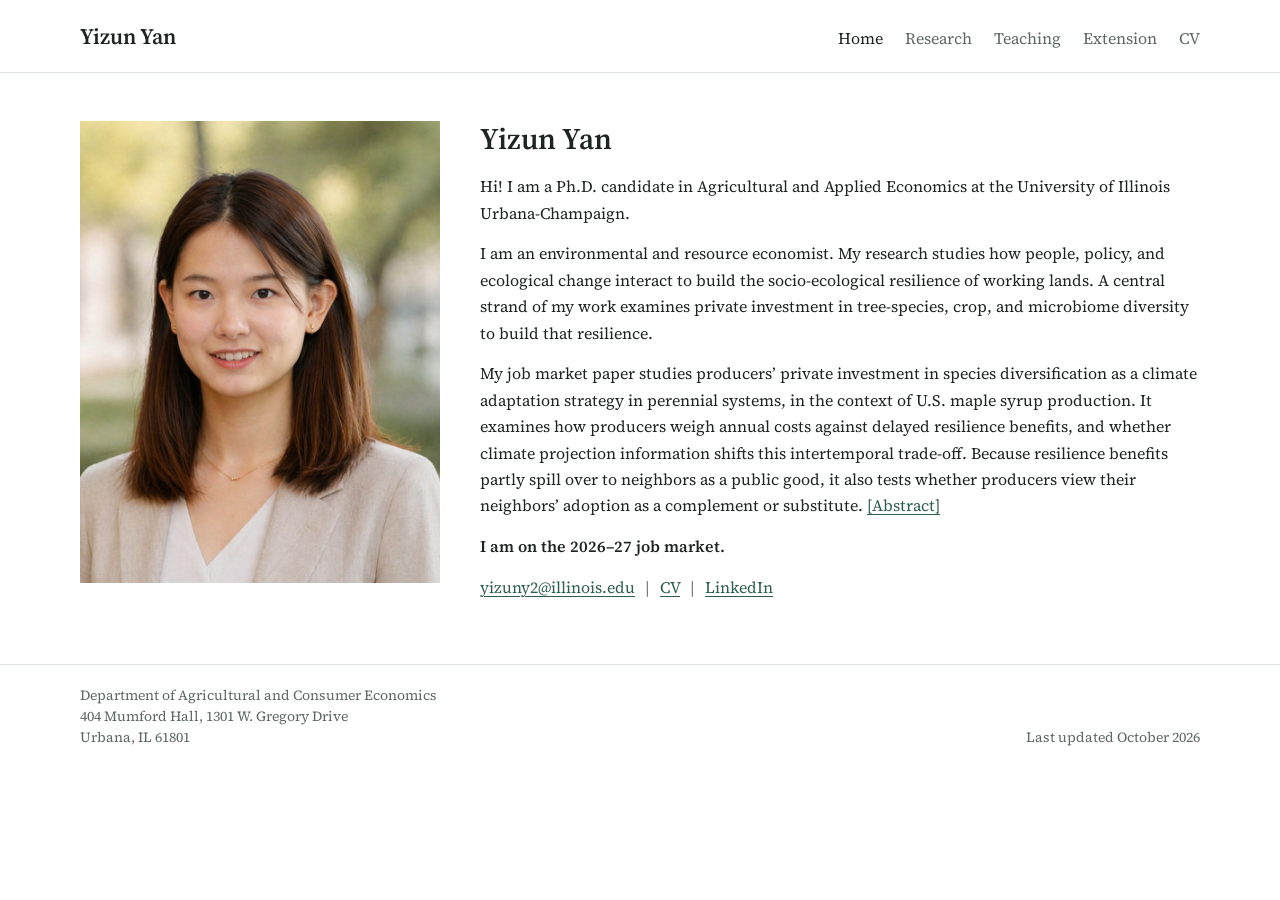
==== index.html @ e3cf9dc3 "Add website" ====
<!doctype html>
<html lang="en">
<head>
<meta charset="utf-8">
<meta name="viewport" content="width=device-width, initial-scale=1">
<title>Yizun Yan</title>
<meta name="description" content="Yizun Yan, Ph.D. candidate in Agricultural and Applied Economics at the University of Illinois Urbana-Champaign. On the 2026–27 job market.">
<link rel="preconnect" href="https://fonts.googleapis.com">
<link rel="preconnect" href="https://fonts.gstatic.com" crossorigin>
<link rel="stylesheet" href="https://fonts.googleapis.com/css2?family=Source+Serif+4:ital,opsz,wght@0,8..60,400;0,8..60,600;1,8..60,400&display=swap">
<link rel="stylesheet" href="style.css">
</head>
<body>

<nav class="site-nav">
  <div class="wrap">
    <a class="name" href="index.html">Yizun Yan</a>
    <ul>
      <li><a href="index.html" aria-current="page">Home</a></li>
      <li><a href="research.html">Research</a></li>
      <li><a href="teaching.html">Teaching</a></li>
      <li><a href="extension.html">Extension</a></li>
      <li><a href="files/Yizun_Yan_CV.pdf" target="_blank" rel="noopener">CV</a></li>
    </ul>
  </div>
</nav>

<main>
  <div class="wrap">

    <section class="profile">
      <img src="images/yizun_yan.jpg" alt="Portrait of Yizun Yan">
      <div class="bio">
        <h1>Yizun Yan</h1>
        <p>Hi! I am a Ph.D. candidate in Agricultural and Applied Economics at the University of Illinois Urbana-Champaign.</p>
        <p>I am an environmental and resource economist. My research studies how people, policy, and ecological change interact to build the socio-ecological resilience of working lands. A central strand of my work examines private investment in tree-species, crop, and microbiome diversity to build that resilience.</p>
        <p>My job market paper studies producers’ private investment in species diversification as a climate adaptation strategy in perennial systems, in the context of U.S. maple syrup production. It examines how producers weigh annual costs against delayed resilience benefits, and whether climate projection information shifts this intertemporal trade-off. Because resilience benefits partly spill over to neighbors as a public good, it also tests whether producers view their neighbors’ adoption as a complement or substitute. <button type="button" class="toggle" id="jmp-toggle" aria-expanded="false" aria-controls="jmp-abstract">[Abstract]</button></p>
        <div class="jmp-abstract" id="jmp-abstract" hidden>
          <p class="jmp-title">“Species Diversification as Climate Adaptation in Perennial Systems: Trading off Annual Costs for Long-term Resilience Benefits,” with Shadi Atallah. Draft available upon request.</p>
          <!-- When the paper is ready, add a link here, for example:
               <a href="files/Yizun_Yan_JMP.pdf">Paper (PDF)</a> -->
          <p>Species diversification can enhance the resilience of agroecosystems to climate-related shocks and serve as a climate adaptation strategy. We study how producers in perennial systems weigh the annual costs against the delayed resilience benefits of species diversification, and how climate projection information shifts this trade-off. Given that private investments in resilience generate public good benefits, we test whether producers view diversification by others as strategic complements or substitutes. This paper develops a dynamic optimization model of a producer choosing the optimal diversification intensity and tests its predictions with U.S. maple producers using a discrete choice experiment with a randomized climate information treatment. The annual payment required rises by about $47 per acre for each percentage point increase in diversification intensity. Although longer contracts align commitments with the long-term horizon of resilience benefits, older producers require more than twice the additional payment relative to their younger peers and most of them prefer to keep their current monocultures, a status quo bias driven by their age. Producers view diversification by peers as a strategic complement to their own investments, reducing required payment by 29% when 50% of peers have diversified. Through a salience effect, region-specific climate projection information provisioning increases the weight producers place on future resilience benefits and reduces their sensitivity to annual yield losses. These results show three strategies for conservation programs seeking to increase agroecosystem resilience through species diversification to lower their costs: offering flexible contract terms, coordinating adoption among neighbors, and pairing payments with targeted climate information.</p>
        </div>
        <p><span class="market">I am on the 2026–27 job market.</span></p>
        <p class="contact"><a href="mailto:yizuny2@illinois.edu">yizuny2@illinois.edu</a> <span aria-hidden="true">|</span> <a href="files/Yizun_Yan_CV.pdf" target="_blank" rel="noopener">CV</a> <span aria-hidden="true">|</span> <a href="https://www.linkedin.com/in/yizun-yan-53314b184/">LinkedIn</a></p>
      </div>
    </section>


  </div>
</main>

<footer>
  <div class="wrap">
    <address>Department of Agricultural and Consumer Economics<br>404 Mumford Hall, 1301 W. Gregory Drive<br>Urbana, IL 61801</address>
    <p class="updated">Last updated October 2026</p>
  </div>
</footer>

<script>
  var t = document.getElementById("jmp-toggle"), a = document.getElementById("jmp-abstract");
  t.addEventListener("click", function () {
    var open = a.hidden;
    a.hidden = !open;
    t.setAttribute("aria-expanded", String(open));
    t.textContent = open ? "[Hide abstract]" : "[Abstract]";
  });
</script>

</body>
</html>
---- style.css ----
/* Single column, quiet academic page set in one serif typeface. */
:root {
  --bg: #ffffff;
  --fg: #1d2421;
  --muted: #5d6863;
  --rule: #dfe5e2;
  --accent: #2f5d50;      /* deep green, for links */
  --accent-soft: #eef3f1;
  --serif: "Source Serif 4", Georgia, "Times New Roman", serif;
  --sans: var(--serif);  /* one serif typeface everywhere */
}
@media (prefers-color-scheme: dark) {
  :root:not([data-theme="light"]) {
    --bg: #151a18; --fg: #e3e8e5; --muted: #a0aba6; --rule: #2c3531;
    --accent: #8cc3b1; --accent-soft: #1d2724; color-scheme: dark;
  }
}
:root[data-theme="dark"] {
  --bg: #151a18; --fg: #e3e8e5; --muted: #a0aba6; --rule: #2c3531;
  --accent: #8cc3b1; --accent-soft: #1d2724; color-scheme: dark;
}

* { box-sizing: border-box; }
html { -webkit-text-size-adjust: 100%; scroll-behavior: smooth; }
@media (prefers-reduced-motion: reduce) { html { scroll-behavior: auto; } }
body {
  margin: 0;
  background: var(--bg);
  color: var(--fg);
  font-family: var(--serif);
  font-size: 16px;
  line-height: 1.65;
}
img { max-width: 100%; display: block; }
a { color: var(--accent); text-underline-offset: 3px; text-decoration-thickness: 1px; }
a:hover { text-decoration-thickness: 2px; }
a:focus-visible { outline: 2px solid var(--accent); outline-offset: 2px; border-radius: 2px; }

.wrap {
  max-width: 1160px;
  margin: 0 auto;
  padding-left: max(20px, env(safe-area-inset-left, 0px));
  padding-right: max(20px, env(safe-area-inset-right, 0px));
}

/* Navigation */
.site-nav { border-bottom: 1px solid var(--rule); }
.site-nav .wrap {
  display: flex; flex-wrap: wrap; align-items: baseline; justify-content: space-between;
  gap: 8px 24px; padding-block: 18px;
}
.site-nav .name { font-family: var(--sans); font-weight: 600; font-size: 22px; color: var(--fg); text-decoration: none; }
.site-nav ul { list-style: none; margin: 0; padding: 0; display: flex; gap: 22px; font-family: var(--sans); font-size: 16px; }
.site-nav ul a { color: var(--muted); text-decoration: none; }
.site-nav ul a:hover, .site-nav ul a[aria-current="page"] { color: var(--fg); }

main .wrap { padding-block: 48px 64px; display: grid; gap: 48px; }

/* Profile: large portrait on the left, bio on the right */
.profile { display: grid; grid-template-columns: 360px minmax(0, 1fr); gap: 40px; align-items: start; }
.profile img { width: 100%; aspect-ratio: 800 / 1026; object-fit: cover; }
.profile h1 { font-size: 30px; line-height: 1.2; margin: 0 0 16px; font-weight: 600; }
.bio p { margin: 0 0 0.9em; }
.bio p:last-child { margin-bottom: 0; }
.bio .market { font-weight: 600; }
.bio .contact span { color: var(--muted); margin: 0 6px; }
.toggle {
  font: inherit; color: var(--accent); background: none; border: 0; padding: 0; cursor: pointer;
  text-decoration: underline; text-underline-offset: 3px; text-decoration-thickness: 1px;
}
.toggle:hover { text-decoration-thickness: 2px; }
.toggle:focus-visible { outline: 2px solid var(--accent); outline-offset: 2px; border-radius: 2px; }
.jmp-abstract { margin: 0 0 1em; padding-left: 18px; border-left: 2px solid var(--rule); font-size: 16px; }
.jmp-abstract p { margin: 0 0 0.75em; }
.jmp-abstract p:last-child { margin-bottom: 0; }
.jmp-abstract .jmp-title { color: var(--muted); }

/* Section headings: the largest text on the page after the name, set apart by a rule */
h2 {
  font-family: var(--serif); font-size: 28px; line-height: 1.2; font-weight: 400; font-style: italic;
  color: var(--fg); margin: 0 0 24px; padding-bottom: 10px; border-bottom: 1px solid var(--rule);
}

/* Papers: title (semibold) > authors (muted) > links and abstract (small) */
.paper + .paper { margin-top: 30px; }
.paper h3 { font-size: 18px; line-height: 1.4; margin: 0 0 3px; font-weight: 600; text-wrap: balance; }
.paper .authors { margin: 0; color: var(--muted); font-size: 15px; }
.paper .status { font-size: 14px; color: var(--muted); margin: 4px 0 0; }
.paper details { margin-top: 6px; }
.paper summary { font-size: 14px; color: var(--accent); cursor: pointer; width: fit-content; }
.paper details p { margin: 10px 0 0; font-size: 15px; line-height: 1.65; }

/* Job market paper: bigger title, abstract open by default */
.jmp h3 { font-size: 21px; line-height: 1.3; margin-bottom: 6px; text-wrap: wrap; }  /* fits on one line on a laptop screen */
.jmp .authors { font-size: 16px; }
.jmp details p { font-size: 16px; }

/* Teaching */
.entry + .entry { margin-top: 18px; }
.entry h3 { font-size: 18px; margin: 0; font-weight: 600; }
.entry p { margin: 2px 0 0; color: var(--muted); font-size: 16px; }
.entry .when { font-variant-numeric: tabular-nums; }

footer { border-top: 1px solid var(--rule); }
footer .wrap {
  padding-block: 20px 32px; font-family: var(--sans); font-size: 14px; color: var(--muted); line-height: 1.5;
  display: flex; flex-wrap: wrap; justify-content: space-between; align-items: flex-end; gap: 12px 32px;
}
footer address { font-style: normal; }
footer p { margin: 0; }
footer .updated { margin-left: auto; }

@media (max-width: 600px) {
  body { font-size: 16px; }
  main .wrap { padding-block: 32px 48px; gap: 40px; }
  .profile { grid-template-columns: 1fr; gap: 24px; }
  .profile img { max-width: 320px; }
  .profile h1 { font-size: 28px; }
}
.paper h3 a { color: inherit; text-decoration-color: var(--rule); }
.paper h3 a:hover { color: var(--accent); }
.shots { display: grid; grid-template-columns: repeat(2, minmax(0, 1fr)); gap: 24px; margin-top: 22px; }
.shots figure { margin: 0; }
.shots img { width: 100%; border: 1px solid var(--rule); }
.shots figcaption { margin-top: 8px; font-size: 14px; color: var(--muted); line-height: 1.5; }
@media (max-width: 600px) { .shots { grid-template-columns: 1fr; } }
.jmp-figure { margin: 24px 0 0; }
.jmp-figure img { width: 100%; height: auto; background: #fff; }
.jmp-figure figcaption { margin-top: 10px; font-size: 14px; color: var(--muted); line-height: 1.5; }
.paper .venues { margin: 4px 0 0; font-size: 14px; color: var(--muted); line-height: 1.55; }
.paper .venues em { font-style: italic; }
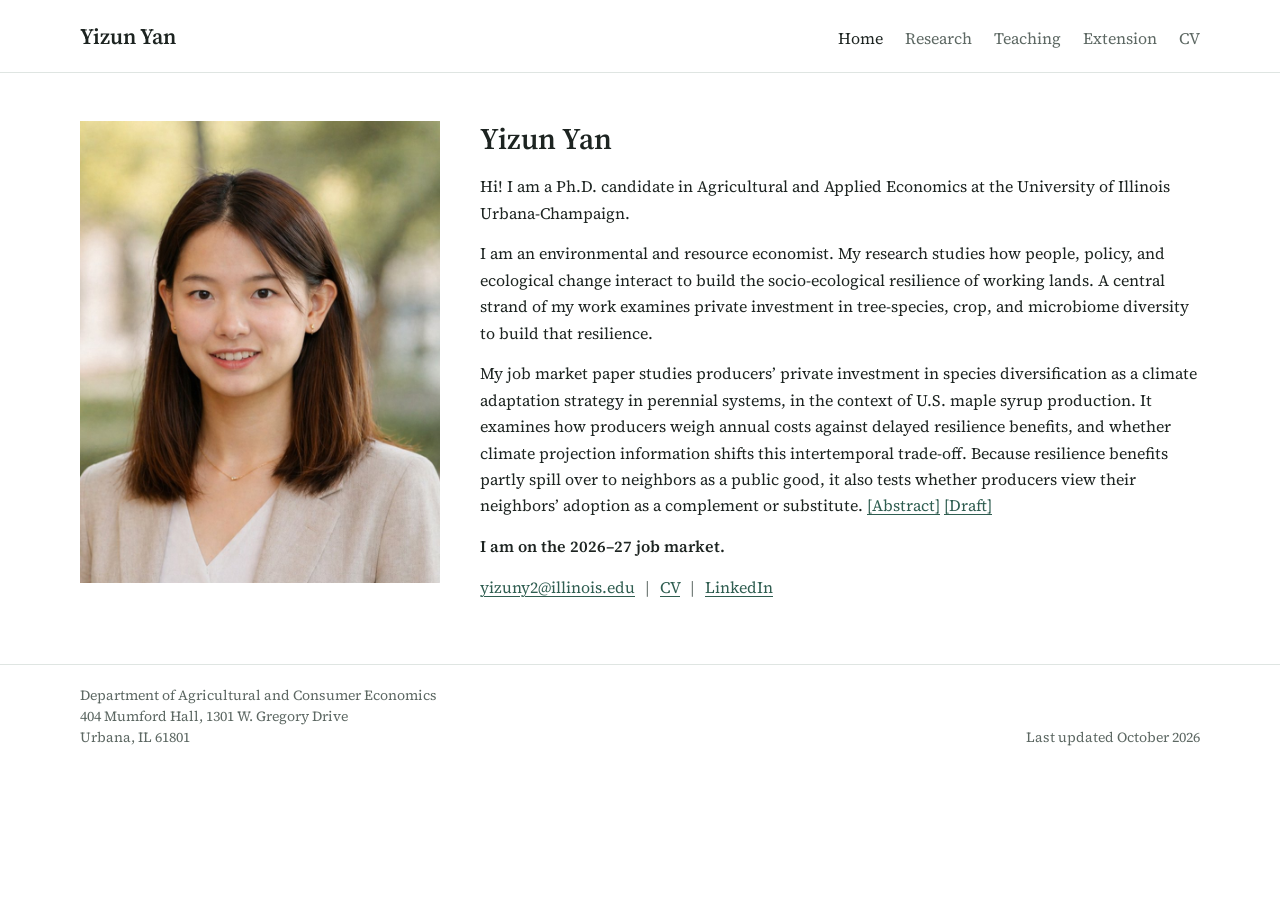
==== commit 44d132ef: "Add files via upload" ====
--- a/index.html
+++ b/index.html
@@ -14,9 +14,9 @@
 
 <nav class="site-nav">
   <div class="wrap">
-    <a class="name" href="index.html">Yizun Yan</a>
+    <a class="name" href="./">Yizun Yan</a>
     <ul>
-      <li><a href="index.html" aria-current="page">Home</a></li>
+      <li><a href="./" aria-current="page">Home</a></li>
       <li><a href="research.html">Research</a></li>
       <li><a href="teaching.html">Teaching</a></li>
       <li><a href="extension.html">Extension</a></li>
@@ -34,12 +34,10 @@
         <h1>Yizun Yan</h1>
         <p>Hi! I am a Ph.D. candidate in Agricultural and Applied Economics at the University of Illinois Urbana-Champaign.</p>
         <p>I am an environmental and resource economist. My research studies how people, policy, and ecological change interact to build the socio-ecological resilience of working lands. A central strand of my work examines private investment in tree-species, crop, and microbiome diversity to build that resilience.</p>
-        <p>My job market paper studies producers’ private investment in species diversification as a climate adaptation strategy in perennial systems, in the context of U.S. maple syrup production. It examines how producers weigh annual costs against delayed resilience benefits, and whether climate projection information shifts this intertemporal trade-off. Because resilience benefits partly spill over to neighbors as a public good, it also tests whether producers view their neighbors’ adoption as a complement or substitute. <button type="button" class="toggle" id="jmp-toggle" aria-expanded="false" aria-controls="jmp-abstract">[Abstract]</button></p>
+        <p>My job market paper studies producers’ private investment in species diversification as a climate adaptation strategy in perennial systems, in the context of U.S. maple syrup production. It examines how producers weigh annual costs against delayed resilience benefits, and whether climate projection information shifts this intertemporal trade-off. Because resilience benefits partly spill over to neighbors as a public good, it also tests whether producers view their neighbors’ adoption as a complement or substitute. <button type="button" class="toggle" id="jmp-toggle" aria-expanded="false" aria-controls="jmp-abstract">[Abstract]</button> <a href="files/Yizun_Yan_JMP.pdf" target="_blank" rel="noopener">[Draft]</a></p>
         <div class="jmp-abstract" id="jmp-abstract" hidden>
-          <p class="jmp-title">“Species Diversification as Climate Adaptation in Perennial Systems: Trading off Annual Costs for Long-term Resilience Benefits,” with Shadi Atallah. Draft available upon request.</p>
-          <!-- When the paper is ready, add a link here, for example:
-               <a href="files/Yizun_Yan_JMP.pdf">Paper (PDF)</a> -->
-          <p>Species diversification can enhance the resilience of agroecosystems to climate-related shocks and serve as a climate adaptation strategy. We study how producers in perennial systems weigh the annual costs against the delayed resilience benefits of species diversification, and how climate projection information shifts this trade-off. Given that private investments in resilience generate public good benefits, we test whether producers view diversification by others as strategic complements or substitutes. This paper develops a dynamic optimization model of a producer choosing the optimal diversification intensity and tests its predictions with U.S. maple producers using a discrete choice experiment with a randomized climate information treatment. The annual payment required rises by about $47 per acre for each percentage point increase in diversification intensity. Although longer contracts align commitments with the long-term horizon of resilience benefits, older producers require more than twice the additional payment relative to their younger peers and most of them prefer to keep their current monocultures, a status quo bias driven by their age. Producers view diversification by peers as a strategic complement to their own investments, reducing required payment by 29% when 50% of peers have diversified. Through a salience effect, region-specific climate projection information provisioning increases the weight producers place on future resilience benefits and reduces their sensitivity to annual yield losses. These results show three strategies for conservation programs seeking to increase agroecosystem resilience through species diversification to lower their costs: offering flexible contract terms, coordinating adoption among neighbors, and pairing payments with targeted climate information.</p>
+          <p class="jmp-title">“Species Diversification for Climate Adaptation in Perennial Systems: Trading off Annual Costs for Long-term Resilience Benefits,” with Shadi Atallah.</p>
+          <p>Species diversification can enhance the resilience of agroecosystems to climate-related shocks and serve as a climate adaptation strategy. We study how producers in perennial systems weigh the annual costs against the delayed resilience benefits of species diversification, and how climate projection information shifts this trade-off. Given that private investments in resilience generate public good benefits, we test whether producers view diversification by others as strategic complements or substitutes. We develop a dynamic optimization model of a producer choosing the optimal diversification intensity and test its predictions with U.S. maple producers using a discrete choice experiment with a randomized climate-impact information treatment. The annual payment required rises by about $47 per acre for each percentage point increase in diversification intensity. Older producers require more than twice as much payment as their younger peers when asked to commit to longer contracts, and most prefer to keep their current monocultures. Through a salience effect, region-specific climate projection information shifts how producers weigh costs and benefits over time, by increasing the weight they place on future resilience benefits and reducing the weight placed on annual yield losses. Peer adoption shifts this weighing across space, as producers view diversification by peers as a strategic complement to their own investments, reducing the required payment by 29% when 50% of peers have diversified. These results suggest three strategies for conservation programs seeking to increase agroecosystem resilience through species diversification while lowering costs: accounting for older producers’ temporal constraints in longer contracts, coordinating adoption among neighbors, and pairing payments with climate information.</p>
         </div>
         <p><span class="market">I am on the 2026–27 job market.</span></p>
         <p class="contact"><a href="mailto:yizuny2@illinois.edu">yizuny2@illinois.edu</a> <span aria-hidden="true">|</span> <a href="files/Yizun_Yan_CV.pdf" target="_blank" rel="noopener">CV</a> <span aria-hidden="true">|</span> <a href="https://www.linkedin.com/in/yizun-yan-53314b184/">LinkedIn</a></p>
@@ -67,5 +65,10 @@
   });
 </script>
 
+<script>
+  /* On your own computer, "./" opens a folder list, so point Home links at index.html there. */
+  if (location.protocol === "file:") document.querySelectorAll('a[href="./"]').forEach(function (a) { a.href = "index.html"; });
+</script>
+
 </body>
 </html>
